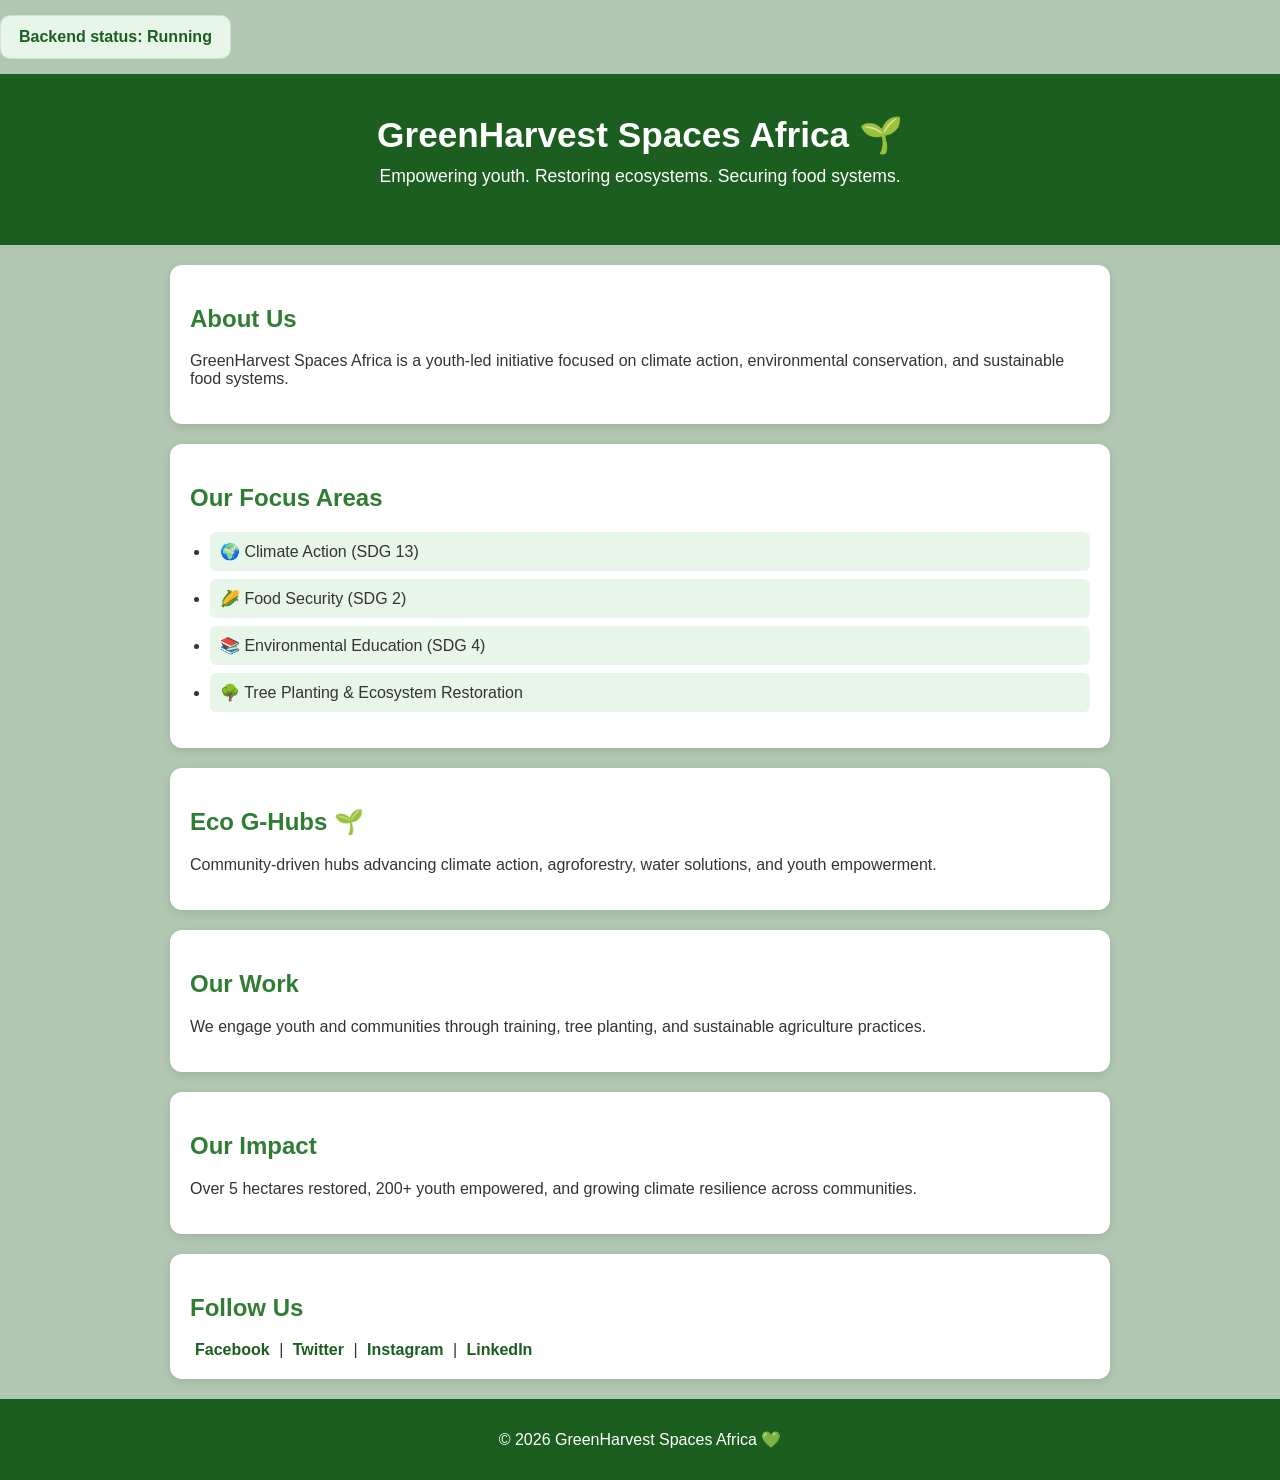
==== index.html @ 9a908b04 "save" ====
<!DOCTYPE html>
<html lang="en">

<head>
    <meta charset="UTF-8">
    <meta name="viewport" content="width=device-width, initial-scale=1.0">
    <title>GreenHarvest Spaces Africa</title>
    <link rel="stylesheet" href="static/style.css">
</head>

<body>
    <div class="backend-status">Backend status: Running</div>

    <!-- HEADER -->
    <header>
        <h1>GreenHarvest Spaces Africa 🌱</h1>
        <p>Empowering youth. Restoring ecosystems. Securing food systems.</p>
    </header>

    <!-- ABOUT -->
    <section>
        <h2>About Us</h2>
        <p>
            GreenHarvest Spaces Africa is a youth-led initiative focused on climate action,
            environmental conservation, and sustainable food systems.
        </p>
    </section>

    <!-- FOCUS AREAS -->
    <section>
        <h2>Our Focus Areas</h2>

        <ul>
            <li>🌍 Climate Action (SDG 13)</li>
            <li>🌽 Food Security (SDG 2)</li>
            <li>📚 Environmental Education (SDG 4)</li>
            <li>🌳 Tree Planting & Ecosystem Restoration</li>
        </ul>
    </section>

    <!-- ECO G-HUBS -->
    <section>
        <h2>Eco G-Hubs 🌱</h2>
        <p>
            Community-driven hubs advancing climate action, agroforestry,
            water solutions, and youth empowerment.
        </p>
    </section>

    <!-- OUR WORK -->
    <section>
        <h2>Our Work</h2>
        <p>
            We engage youth and communities through training, tree planting,
            and sustainable agriculture practices.
        </p>
    </section>

    <!-- IMPACT -->
    <section>
        <h2>Our Impact</h2>
        <p>
            Over 5 hectares restored, 200+ youth empowered, and growing
            climate resilience across communities.
        </p>
    </section>

    <!-- SOCIAL MEDIA -->
    <section>
        <h2>Follow Us</h2>

        <a href="https://www.facebook.com/YourPage" target="_blank">Facebook</a> |
        <a href="https://twitter.com/greenhas" target="_blank">Twitter</a> |
        <a href="https://www.instagram.com/greenh.spaces" target="_blank">Instagram</a> |
        <a href="https://www.linkedin.com/company/greenharvestspaces" target="_blank">LinkedIn</a>

    </section>

    <!-- FOOTER -->
    <footer>
        <p>© 2026 GreenHarvest Spaces Africa 💚</p>
    </footer>

</body>

</html>
---- static/style.css ----
body {
    margin: 0;
    font-family: Arial, sans-serif;
    background: #b1c7b1;
    color: #333;
}

/* HEADER (GREEN BANNER) */
header {
    background: #1b5e20;
    color: white;
    text-align: center;
    padding: 40px 20px;
}

header h1 {
    margin: 0;
    font-size: 2.2rem;
}

header p {
    margin-top: 10px;
    font-size: 1.1rem;
}

/* SECTIONS */
section {
    background: white;
    margin: 20px auto;
    padding: 20px;
    width: 90%;
    max-width: 900px;
    border-radius: 12px;
    box-shadow: 0 3px 10px rgba(0,0,0,0.1);
}

/* HEADINGS */
h2 {
    color: #2e7d32;
}

/* LIST STYLE */
ul {
    padding-left: 20px;
}

ul li {
    background: #e8f5e9;
    margin: 8px 0;
    padding: 10px;
    border-radius: 6px;
}

/* LINKS (SOCIAL MEDIA) */
section a {
    color: #1b5e20;
    text-decoration: none;
    font-weight: bold;
    margin: 0 5px;
}

section a:hover {
    text-decoration: underline;
}

.backend-status {
    text-align: center;
    margin: 15px auto;
    padding: 12px 18px;
    display: inline-block;
    background: #e8f5e9;
    color: #1b5e20;
    border: 1px solid #c8e6c9;
    border-radius: 10px;
    font-weight: bold;
}

/* FOOTER */
footer {
    text-align: center;
    padding: 15px;
    background: #1b5e20;
    color: white;
    margin-top: 20px;
}
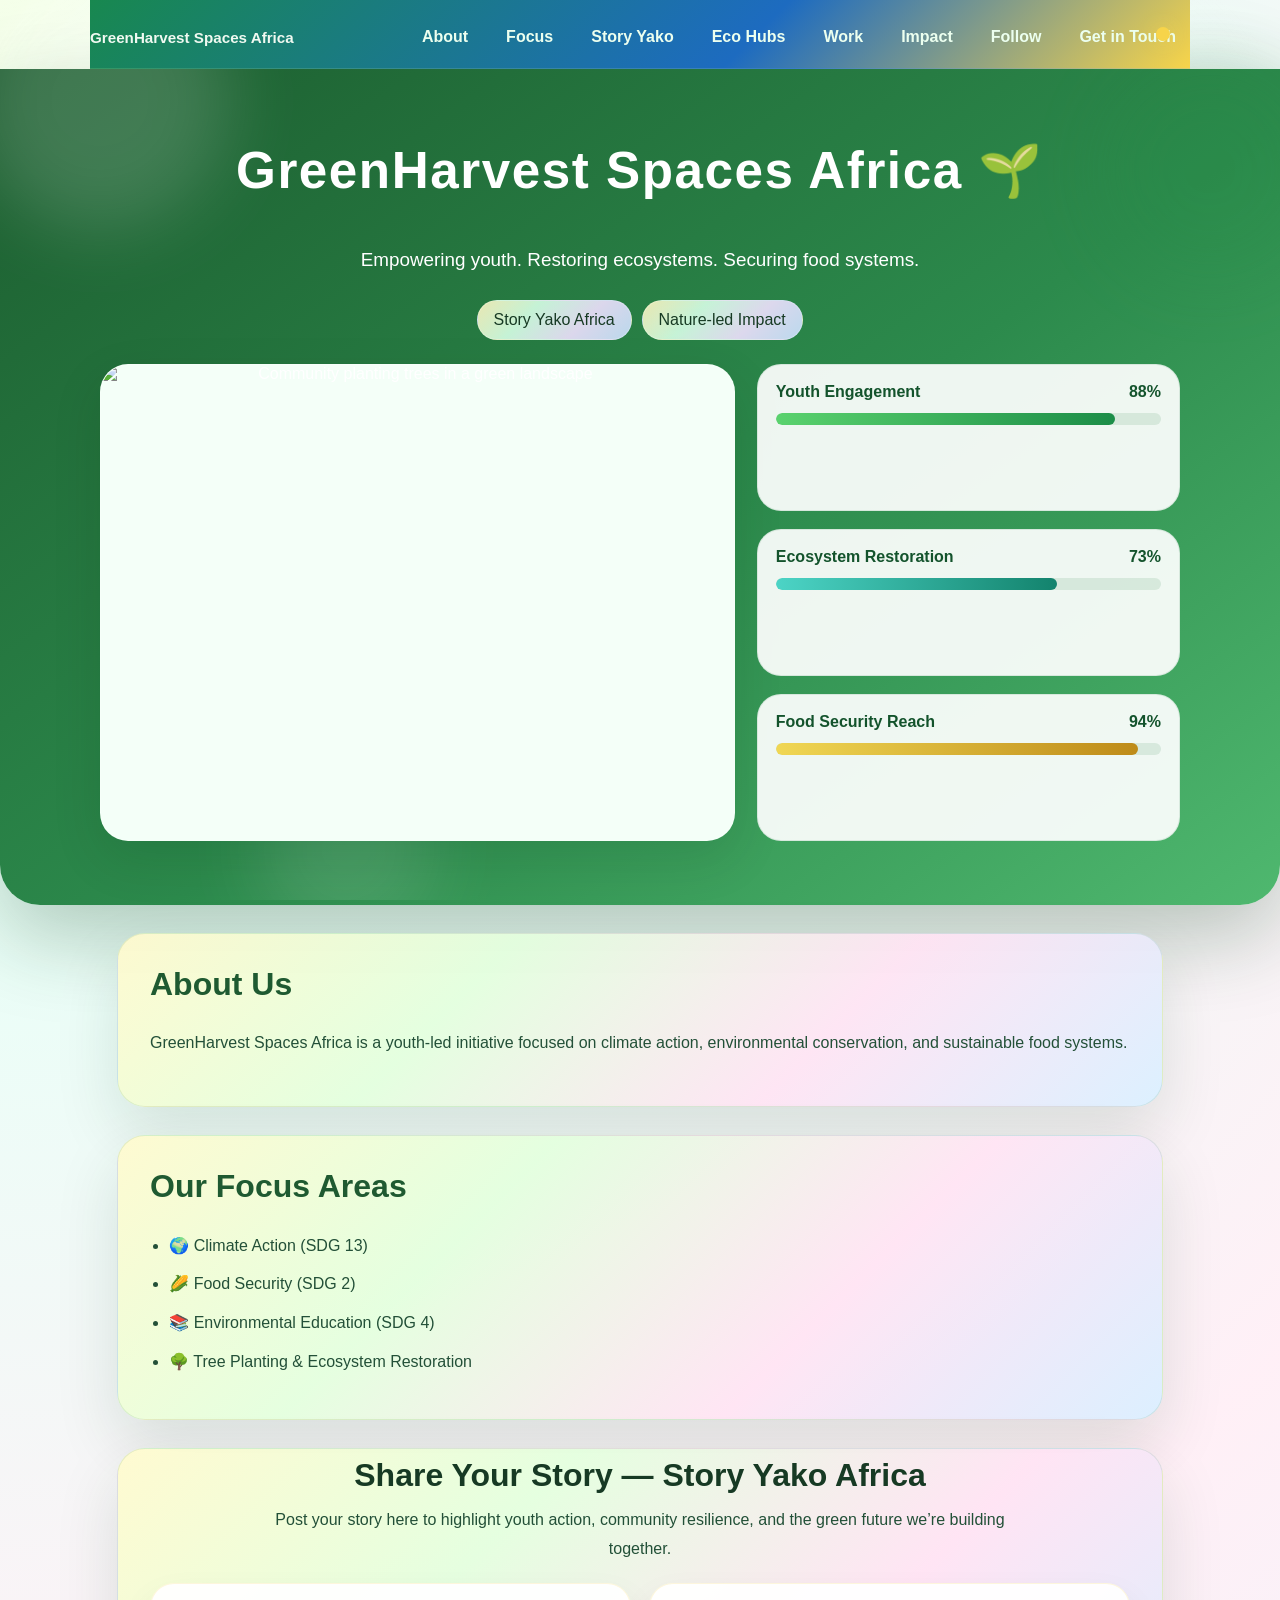
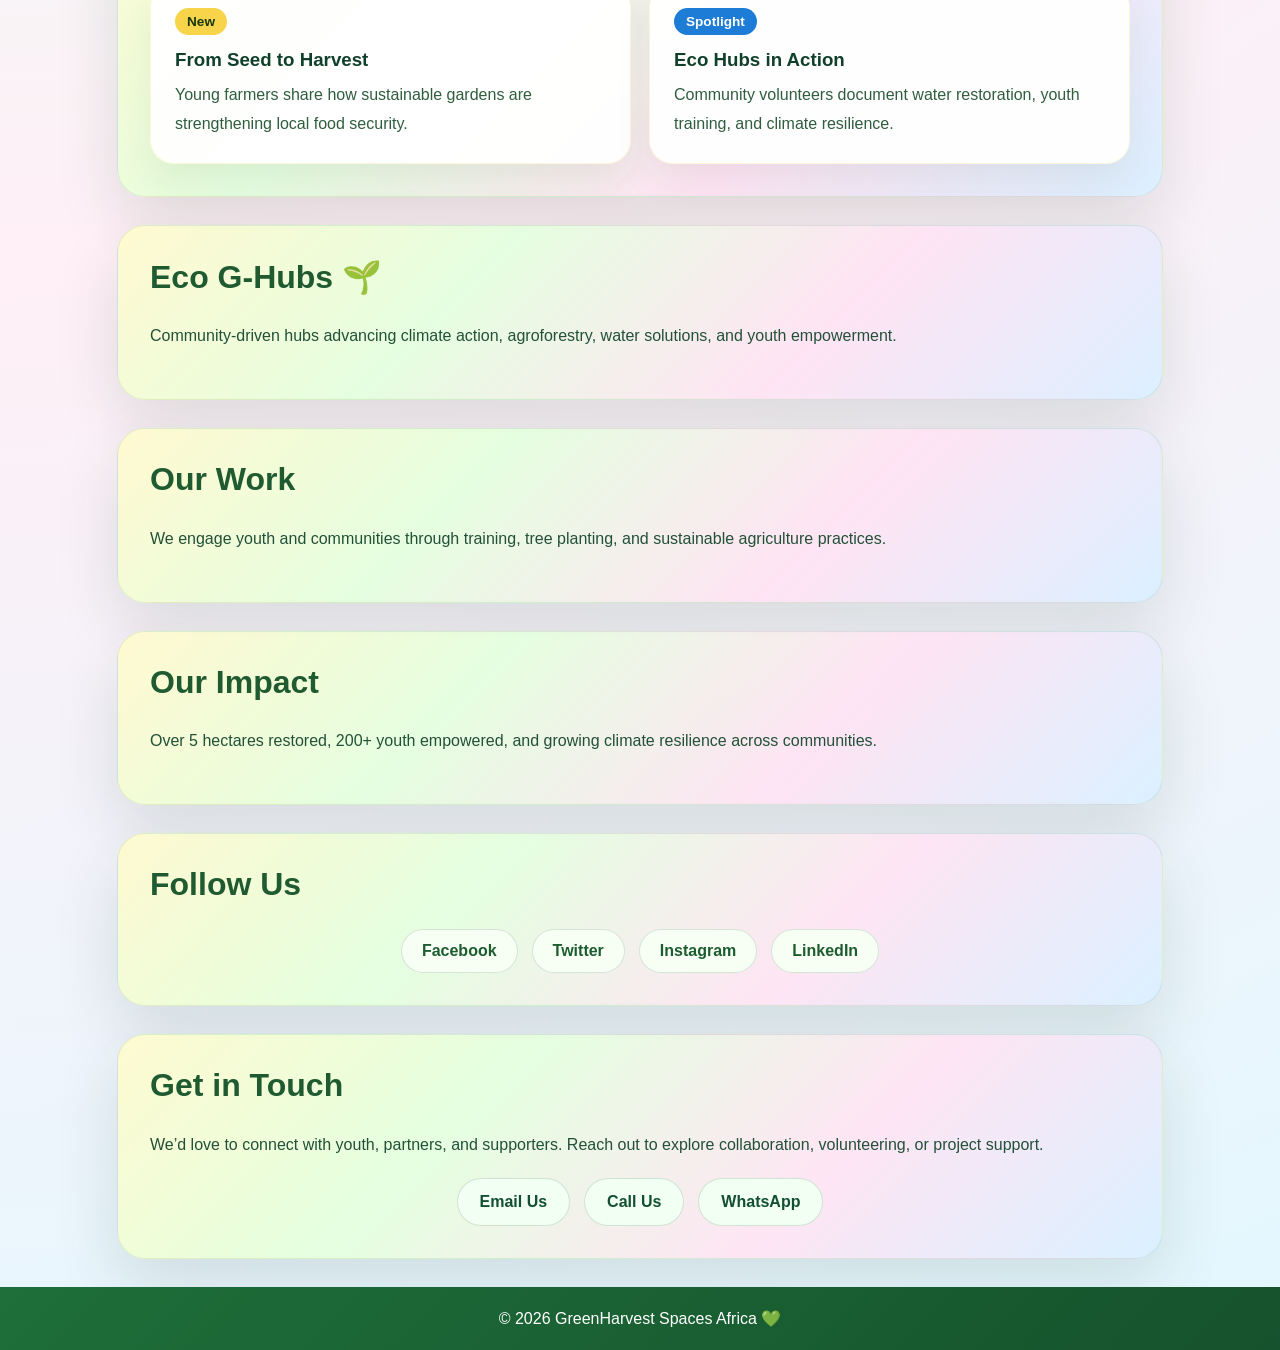
==== commit 2b17446d: "Restore root index.html and sync demo page content" ====
--- a/index.html
+++ b/index.html
@@ -9,27 +9,63 @@
 </head>
 
 <body>
-    <div class="backend-status">Backend status: Running</div>
+    <div class="top-bar">
+        <div class="host-info">GreenHarvest Spaces Africa</div>
+        <nav class="top-nav">
+            <a href="#about">About</a>
+            <a href="#focus">Focus</a>
+            <a href="#story">Story Yako</a>
+            <a href="#hubs">Eco Hubs</a>
+            <a href="#work">Work</a>
+            <a href="#impact">Impact</a>
+            <a href="#follow">Follow</a>
+            <a href="#contact">Get in Touch</a>
+        </nav>
+    </div>
 
-    <!-- HEADER -->
     <header>
-        <h1>GreenHarvest Spaces Africa 🌱</h1>
-        <p>Empowering youth. Restoring ecosystems. Securing food systems.</p>
+        <div class="hero-graphics" aria-hidden="true">
+            <span class="shape shape-1"></span>
+            <span class="shape shape-2"></span>
+            <span class="shape shape-3"></span>
+        </div>
+        <div class="hero-content">
+            <h1>GreenHarvest Spaces Africa 🌱</h1>
+            <p>Empowering youth. Restoring ecosystems. Securing food systems.</p>
+            <div class="hero-badges">
+                <span>Story Yako Africa</span>
+                <span>Nature-led Impact</span>
+            </div>
+
+            <div class="hero-panels">
+                <div class="hero-image-card">
+                    <img src="https://images.unsplash.com/photo-1470169048094-53a15c1f2b6e?auto=format&fit=crop&w=1500&q=80" alt="Community planting trees in a green landscape">
+                </div>
+                <div class="hero-stats">
+                    <div class="stat-bar">
+                        <div class="stat-bar__label"><span>Youth Engagement</span><strong>88%</strong></div>
+                        <div class="progress-track"><div class="progress-fill progress-fill--green" style="width: 88%"></div></div>
+                    </div>
+                    <div class="stat-bar">
+                        <div class="stat-bar__label"><span>Ecosystem Restoration</span><strong>73%</strong></div>
+                        <div class="progress-track"><div class="progress-fill progress-fill--teal" style="width: 73%"></div></div>
+                    </div>
+                    <div class="stat-bar">
+                        <div class="stat-bar__label"><span>Food Security Reach</span><strong>94%</strong></div>
+                        <div class="progress-track"><div class="progress-fill progress-fill--gold" style="width: 94%"></div></div>
+                    </div>
+                </div>
+            </div>
+        </div>
     </header>
 
-    <!-- ABOUT -->
-    <section>
+    <section id="about">
         <h2>About Us</h2>
-        <p>
-            GreenHarvest Spaces Africa is a youth-led initiative focused on climate action,
-            environmental conservation, and sustainable food systems.
-        </p>
+        <p>GreenHarvest Spaces Africa is a youth-led initiative focused on climate action, environmental conservation, and sustainable food systems.</p>
     </section>
 
-    <!-- FOCUS AREAS -->
-    <section>
+    <section id="focus">
         <h2>Our Focus Areas</h2>
-
         <ul>
             <li>🌍 Climate Action (SDG 13)</li>
             <li>🌽 Food Security (SDG 2)</li>
@@ -38,49 +74,63 @@
         </ul>
     </section>
 
-    <!-- ECO G-HUBS -->
-    <section>
-        <h2>Eco G-Hubs 🌱</h2>
-        <p>
-            Community-driven hubs advancing climate action, agroforestry,
-            water solutions, and youth empowerment.
-        </p>
+    <section id="story" class="story-section">
+        <div class="story-heading">
+            <h2>Share Your Story — Story Yako Africa</h2>
+            <p>Post your story here to highlight youth action, community resilience, and the green future we’re building together.</p>
+        </div>
+        <div class="story-grid">
+            <article class="story-card">
+                <span class="story-badge story-badge--yellow">New</span>
+                <h3>From Seed to Harvest</h3>
+                <p>Young farmers share how sustainable gardens are strengthening local food security.</p>
+            </article>
+            <article class="story-card">
+                <span class="story-badge story-badge--blue">Spotlight</span>
+                <h3>Eco Hubs in Action</h3>
+                <p>Community volunteers document water restoration, youth training, and climate resilience.</p>
+            </article>
+        </div>
     </section>
 
-    <!-- OUR WORK -->
-    <section>
-        <h2>Our Work</h2>
-        <p>
-            We engage youth and communities through training, tree planting,
-            and sustainable agriculture practices.
-        </p>
+    <section id="hubs">
+        <h2>Eco G-Hubs 🌱</h2>
+        <p>Community-driven hubs advancing climate action, agroforestry, water solutions, and youth empowerment.</p>
     </section>
 
-    <!-- IMPACT -->
-    <section>
-        <h2>Our Impact</h2>
-        <p>
-            Over 5 hectares restored, 200+ youth empowered, and growing
-            climate resilience across communities.
-        </p>
+    <section id="work">
+        <h2>Our Work</h2>
+        <p>We engage youth and communities through training, tree planting, and sustainable agriculture practices.</p>
     </section>
 
-    <!-- SOCIAL MEDIA -->
-    <section>
-        <h2>Follow Us</h2>
-
-        <a href="https://www.facebook.com/YourPage" target="_blank">Facebook</a> |
-        <a href="https://twitter.com/greenhas" target="_blank">Twitter</a> |
-        <a href="https://www.instagram.com/greenh.spaces" target="_blank">Instagram</a> |
-        <a href="https://www.linkedin.com/company/greenharvestspaces" target="_blank">LinkedIn</a>
-
+    <section id="impact">
+        <h2>Our Impact</h2>
+        <p>Over 5 hectares restored, 200+ youth empowered, and growing climate resilience across communities.</p>
     </section>
 
-    <!-- FOOTER -->
+    <section id="follow">
+        <h2>Follow Us</h2>
+        <div class="social-links">
+            <a href="https://www.facebook.com/YourPage" target="_blank">Facebook</a>
+            <a href="https://twitter.com/greenhas" target="_blank">Twitter</a>
+            <a href="https://www.instagram.com/greenh.spaces" target="_blank">Instagram</a>
+            <a href="https://www.linkedin.com/company/greenharvestspaces" target="_blank">LinkedIn</a>
+        </div>
+    </section>
+
+    <section id="contact">
+        <h2>Get in Touch</h2>
+        <p>We’d love to connect with youth, partners, and supporters. Reach out to explore collaboration, volunteering, or project support.</p>
+        <div class="contact-links">
+            <a href="mailto:info@greenharvestspaces.africa">Email Us</a>
+            <a href="tel:+1234567890">Call Us</a>
+            <a href="https://wa.me/1234567890" target="_blank">WhatsApp</a>
+        </div>
+    </section>
+
     <footer>
         <p>© 2026 GreenHarvest Spaces Africa 💚</p>
     </footer>
-
 </body>
 
 </html>
--- a/static/style.css
+++ b/static/style.css
@@ -1,85 +1,491 @@
-body {
-    margin: 0;
-    font-family: Arial, sans-serif;
-    background: #b1c7b1;
-    color: #333;
-}
-
-/* HEADER (GREEN BANNER) */
+﻿body {
+    margin: 0;
+    font-family: Inter, Arial, sans-serif;
+    background: radial-gradient(circle at top left, rgba(244, 255, 231, 0.95) 0%, rgba(232, 255, 247, 0.95) 28%, rgba(255, 239, 246, 0.95) 58%, rgba(225, 247, 255, 0.95) 100%),
+                radial-gradient(circle at bottom right, rgba(255, 233, 141, 0.14), transparent 28%),
+                radial-gradient(circle at 80% 8%, rgba(123, 194, 119, 0.16), transparent 14%),
+                radial-gradient(circle at 30% 95%, rgba(154, 221, 255, 0.12), transparent 18%);
+    color: #173a24;
+    min-height: 100vh;
+    scroll-behavior: smooth;
+}
+
+body::before {
+    content: "";
+    position: fixed;
+    inset: 0;
+    background: radial-gradient(circle at 15% 12%, rgba(255,255,255,0.45), transparent 16%),
+                radial-gradient(circle at 85% 18%, rgba(255,255,255,0.18), transparent 16%);
+    pointer-events: none;
+    z-index: -1;
+}
+
 header {
-    background: #1b5e20;
+    display: grid;
+    place-items: center;
+    padding: 72px 24px 64px;
+    text-align: center;
+    background: linear-gradient(145deg, #1c5d2f, #2c8a4c 55%, #4fb86f);
     color: white;
+    border-bottom-left-radius: 40px;
+    border-bottom-right-radius: 40px;
+    box-shadow: 0 30px 85px rgba(18, 62, 29, 0.28);
+}
+
+header h1 {
+    font-size: clamp(2.5rem, 4vw, 4.2rem);
+    margin: 0;
+    letter-spacing: 0.03em;
+}
+
+header p {
+    margin: 18px auto 0;
+    max-width: 760px;
+    font-size: 1.18rem;
+    line-height: 1.75;
+}
+
+.top-bar {
+    position: sticky;
+    top: 0;
+    z-index: 10;
+    display: flex;
+    flex-wrap: wrap;
+    justify-content: space-between;
+    align-items: center;
+    gap: 16px;
+    width: min(98%, 1100px);
+    margin: 0 auto;
+    padding: 18px 0 12px;
+    color: #f0f9f1;
+    background: linear-gradient(135deg, #18884f 0%, #1d6bc0 60%, #f7d44a 100%);
+    backdrop-filter: blur(14px);
+    border-bottom: 1px solid rgba(255, 255, 255, 0.12);
+    position: relative;
+}
+
+.top-bar::after {
+    content: "";
+    position: absolute;
+    right: 20px;
+    top: 50%;
+    transform: translateY(-50%);
+    width: 14px;
+    height: 14px;
+    border-radius: 50%;
+    background: #f7d44a;
+    box-shadow: 0 0 20px rgba(247, 212, 74, 0.45);
+}
+
+.host-info {
+    font-size: 0.95rem;
+    font-weight: 700;
+}
+
+.top-nav {
+    display: flex;
+    flex-wrap: wrap;
+    gap: 10px;
+    justify-content: center;
+    padding: 0;
+    margin: 0;
+    list-style: none;
+}
+
+.top-nav a {
+    color: #ecffef;
+    text-decoration: none;
+    font-weight: 700;
+    padding: 10px 14px;
+    border-radius: 999px;
+    transition: background 0.2s ease, transform 0.2s ease;
+}
+
+.top-nav a:hover,
+.top-nav a:focus {
+    background: rgba(255, 255, 255, 0.12);
+    transform: translateY(-1px);
+}
+
+.hero-content {
+    position: relative;
+    display: grid;
+    gap: 24px;
+    width: min(98%, 1080px);
+    margin: 0 auto;
+    z-index: 1;
+}
+
+.hero-graphics {
+    position: absolute;
+    inset: 0;
+    overflow: hidden;
+    pointer-events: none;
+    z-index: 0;
+}
+
+.shape {
+    position: absolute;
+    border-radius: 50%;
+    filter: blur(36px);
+    opacity: 0.65;
+}
+
+.shape-1 {
+    width: 260px;
+    height: 260px;
+    background: rgba(255, 255, 255, 0.24);
+    top: -30px;
+    left: -30px;
+}
+
+.shape-2 {
+    width: 220px;
+    height: 220px;
+    background: rgba(38, 142, 71, 0.26);
+    top: 60px;
+    right: -40px;
+}
+
+.shape-3 {
+    width: 180px;
+    height: 180px;
+    background: rgba(255, 255, 255, 0.18);
+    bottom: -40px;
+    left: 20%;
+}
+
+.hero-badges {
+    display: flex;
+    flex-wrap: wrap;
+    justify-content: center;
+    gap: 10px;
+}
+
+.hero-badges span {
+    background: linear-gradient(135deg, rgba(255, 243, 191, 0.9), rgba(215, 255, 230, 0.9), rgba(240, 225, 255, 0.9), rgba(203, 226, 255, 0.9));
+    padding: 10px 16px;
+    border-radius: 999px;
+    color: #173a24;
+    backdrop-filter: blur(10px);
+    border: 1px solid rgba(255, 255, 255, 0.22);
+}
+
+.story-card {
+    background: linear-gradient(135deg, rgba(255, 245, 196, 0.96), rgba(219, 255, 224, 0.96), rgba(255, 231, 245, 0.96), rgba(210, 227, 255, 0.96));
+    padding: 24px;
+    border-radius: 24px;
+    border: 1px solid rgba(247, 212, 74, 0.18);
+    box-shadow: 0 18px 36px rgba(38, 75, 40, 0.08);
+    position: relative;
+}
+
+.hero-panels {
+    display: grid;
+    grid-template-columns: 1.2fr 0.8fr;
+    gap: 22px;
+    align-items: stretch;
+}
+
+.hero-image-card {
+    overflow: hidden;
+    border-radius: 28px;
+    border: 1px solid rgba(255, 255, 255, 0.16);
+    background: #f4fff8;
+    box-shadow: 0 18px 50px rgba(11, 39, 19, 0.12);
+}
+
+.hero-image-card img {
+    width: 100%;
+    display: block;
+    aspect-ratio: 4 / 3;
+    object-fit: cover;
+}
+
+.hero-stats {
+    display: grid;
+    gap: 18px;
+}
+
+.stat-bar {
+    padding: 18px 18px 14px;
+    border-radius: 24px;
+    background: rgba(255, 255, 255, 0.92);
+    border: 1px solid rgba(34, 120, 65, 0.12);
+}
+
+.stat-bar__label {
+    display: flex;
+    justify-content: space-between;
+    align-items: center;
+    gap: 12px;
+    font-weight: 700;
+    color: #13532c;
+    margin-bottom: 12px;
+}
+
+.progress-track {
+    width: 100%;
+    height: 12px;
+    border-radius: 999px;
+    background: rgba(36, 120, 60, 0.12);
+    overflow: hidden;
+}
+
+.progress-fill {
+    height: 100%;
+    border-radius: 999px;
+    transition: width 0.45s ease;
+}
+
+.progress-fill--green {
+    background: linear-gradient(90deg, #5ad26e, #1c8d48);
+}
+
+.progress-fill--teal {
+    background: linear-gradient(90deg, #4cd4c6, #13836d);
+}
+
+.progress-fill--gold {
+    background: linear-gradient(90deg, #f0d754, #be8b19);
+}
+
+.story-section {
+    padding-top: 8px;
+}
+
+.story-heading {
+    max-width: 920px;
+    margin: 0 auto 20px;
     text-align: center;
-    padding: 40px 20px;
-}
-
-header h1 {
-    margin: 0;
-    font-size: 2.2rem;
-}
-
-header p {
-    margin-top: 10px;
-    font-size: 1.1rem;
-}
-
-/* SECTIONS */
+}
+
+.story-heading h2 {
+    margin-bottom: 12px;
+    color: #173a24;
+}
+
+.story-heading p {
+    margin: 0 auto;
+    max-width: 760px;
+    color: #235038;
+}
+
+.story-grid {
+    display: grid;
+    gap: 18px;
+    grid-template-columns: repeat(auto-fit, minmax(260px, 1fr));
+}
+
+.story-card {
+    background: rgba(255, 255, 255, 0.95);
+    padding: 24px;
+    border-radius: 24px;
+    border: 1px solid rgba(247, 212, 74, 0.18);
+    box-shadow: 0 18px 36px rgba(38, 75, 40, 0.08);
+    position: relative;
+}
+
+.story-badge {
+    display: inline-flex;
+    align-items: center;
+    justify-content: center;
+    padding: 6px 12px;
+    border-radius: 999px;
+    font-size: 0.85rem;
+    font-weight: 700;
+    margin-bottom: 14px;
+}
+
+.story-badge--yellow {
+    background: #f7d44a;
+    color: #18360a;
+}
+
+.story-badge--blue {
+    background: #1d7cd6;
+    color: white;
+}
+
+.story-card h3 {
+    margin: 0 0 10px;
+    color: #11402a;
+}
+
+.story-card p {
+    margin: 0;
+    color: #2f5d3e;
+}
+
+.contact-links {
+    display: flex;
+    flex-wrap: wrap;
+    gap: 14px;
+    justify-content: center;
+    margin-top: 18px;
+}
+
+.contact-links a {
+    padding: 14px 22px;
+    border-radius: 999px;
+    background: #f2fff3;
+    color: #12502f;
+    font-weight: 700;
+    border: 1px solid rgba(31, 90, 39, 0.16);
+    text-decoration: none;
+    transition: transform 0.2s ease, background 0.2s ease;
+}
+
+.contact-links a:hover {
+    transform: translateY(-2px);
+    background: #e7f7e9;
+}
+
 section {
-    background: white;
-    margin: 20px auto;
-    padding: 20px;
-    width: 90%;
-    max-width: 900px;
-    border-radius: 12px;
-    box-shadow: 0 3px 10px rgba(0,0,0,0.1);
-}
-
-/* HEADINGS */
-h2 {
-    color: #2e7d32;
-}
-
-/* LIST STYLE */
-ul {
-    padding-left: 20px;
-}
-
-ul li {
-    background: #e8f5e9;
-    margin: 8px 0;
-    padding: 10px;
-    border-radius: 6px;
-}
-
-/* LINKS (SOCIAL MEDIA) */
+    background: linear-gradient(135deg, rgba(255, 250, 205, 0.92), rgba(227, 255, 221, 0.92), rgba(255, 227, 243, 0.92), rgba(217, 239, 255, 0.92));
+    margin: 28px auto;
+    padding: 32px;
+    width: min(95%, 980px);
+    border-radius: 28px;
+    box-shadow: 0 26px 65px rgba(14, 55, 29, 0.12);
+    border: 1px solid rgba(41, 128, 67, 0.12);
+    transition: transform 0.25s ease, box-shadow 0.25s ease;
+}
+
+section:hover {
+    transform: translateY(-4px);
+    box-shadow: 0 30px 76px rgba(14, 55, 29, 0.16);
+}
+
+section h2 {
+    margin-top: 0;
+    color: #1f5a31;
+    font-size: clamp(1.6rem, 2.5vw, 2rem);
+}
+
+section p,
+section li {
+    color: #235038;
+    line-height: 1.8;
+}
+
+section ul {
+    margin: 18px 0 0 1.2rem;
+    padding: 0;
+}
+
+section li {
+    margin-bottom: 10px;
+}
+
 section a {
-    color: #1b5e20;
+    color: #1c6b37;
     text-decoration: none;
-    font-weight: bold;
-    margin: 0 5px;
+    font-weight: 700;
 }
 
 section a:hover {
     text-decoration: underline;
 }
 
+ul.features-list {
+    list-style: none;
+    padding: 0;
+    margin: 0;
+    display: grid;
+    grid-template-columns: repeat(auto-fit, minmax(220px, 1fr));
+    gap: 18px;
+}
+
+ul.features-list li {
+    padding: 18px 20px;
+    border-radius: 20px;
+    background: linear-gradient(135deg, rgba(120, 180, 108, 0.12), rgba(66, 140, 82, 0.08));
+    border: 1px solid rgba(42, 117, 62, 0.14);
+    box-shadow: 0 14px 28px rgba(22, 78, 35, 0.08);
+    transition: transform 0.3s ease, background 0.3s ease;
+}
+
+ul.features-list li:hover {
+    transform: translateY(-3px);
+    background: linear-gradient(135deg, #2c8a4c, #1d7138);
+    color: white;
+}
+
+ul.features-list li:hover::marker {
+    color: #ffffff;
+}
+
+.social-links,
+.link-row {
+    display: flex;
+    flex-wrap: wrap;
+    gap: 14px;
+    justify-content: center;
+    margin-top: 20px;
+}
+
+.social-links a,
+.link-row a {
+    display: inline-flex;
+    align-items: center;
+    justify-content: center;
+    padding: 12px 20px;
+    border-radius: 999px;
+    background: #f7fff5;
+    color: #1d5c2f;
+    border: 1px solid rgba(35, 96, 51, 0.16);
+    text-decoration: none;
+    font-weight: 700;
+    transition: transform 0.2s ease, background 0.2s ease;
+}
+
+.social-links a:hover,
+.link-row a:hover {
+    transform: translateY(-2px);
+    background: #eaf4e6;
+}
+
 .backend-status {
     text-align: center;
-    margin: 15px auto;
-    padding: 12px 18px;
+    margin: 18px auto 0;
+    padding: 12px 20px;
     display: inline-block;
-    background: #e8f5e9;
-    color: #1b5e20;
-    border: 1px solid #c8e6c9;
-    border-radius: 10px;
-    font-weight: bold;
-}
-
-/* FOOTER */
+    background: #f0fff0;
+    color: #1f5631;
+    border: 1px solid rgba(34, 105, 51, 0.16);
+    border-radius: 999px;
+    font-weight: 700;
+    box-shadow: 0 12px 24px rgba(20, 80, 38, 0.08);
+}
+
 footer {
     text-align: center;
-    padding: 15px;
-    background: #1b5e20;
+    padding: 22px 24px;
+    margin-top: 24px;
     color: white;
-    margin-top: 20px;
-}+    background: linear-gradient(135deg, #1e6f39, #16522d);
+}
+
+footer p {
+    margin: 0;
+}
+
+@media (max-width: 820px) {
+    .section-card {
+        padding: 26px;
+    }
+}
+
+@media (max-width: 620px) {
+    header,
+    section {
+        border-radius: 24px;
+    }
+
+    .top-nav,
+    .social-links,
+    .link-row {
+        justify-content: center;
+    }
+}
